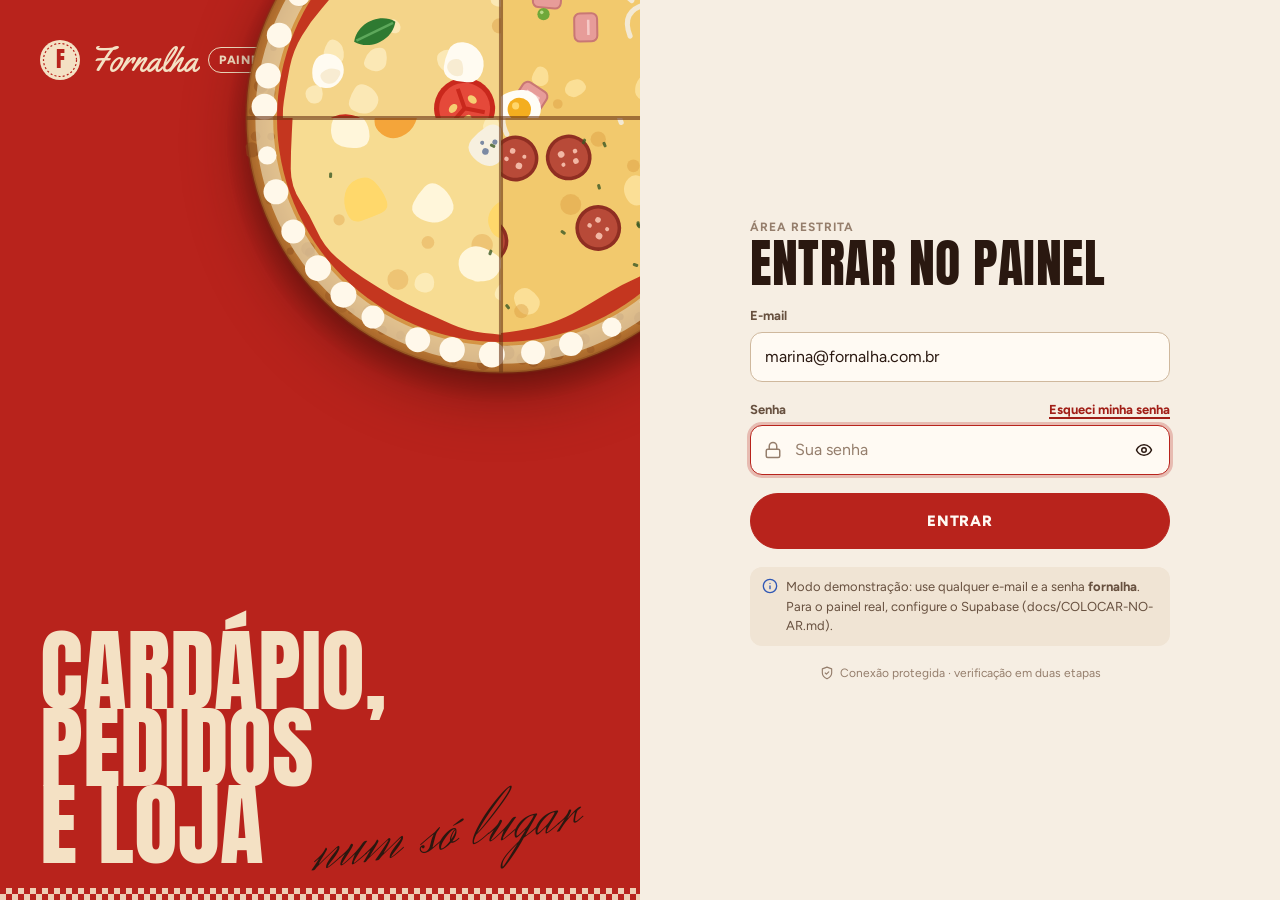
==== admin.html @ 72ba05f8 "Add files via upload" ====
<!doctype html>
<html lang="pt-BR">
<head>
  <meta charset="utf-8">
  <meta name="viewport" content="width=device-width, initial-scale=1, viewport-fit=cover">
  <title>Fornalha Painel</title>
  <meta name="robots" content="noindex, nofollow">
  <meta name="theme-color" content="#1E1613">
  <link rel="preconnect" href="https://fonts.googleapis.com">
  <link rel="preconnect" href="https://fonts.gstatic.com" crossorigin>
  <link rel="stylesheet" href="https://fonts.googleapis.com/css2?family=Anton&family=Yellowtail&family=Herr+Von+Muellerhoff&family=Figtree:wght@400..800&display=swap">
  <link rel="stylesheet" href="assets/css/tokens.css">
  <link rel="stylesheet" href="assets/css/base.css">
  <link rel="stylesheet" href="assets/css/admin.css">
</head>
<body class="admin">
  <div id="root"></div>

  <!-- Drawer genérico (detalhe do pedido, formulários) -->
  <div class="overlay" id="panel" hidden aria-hidden="true">
    <div class="backdrop" data-close></div>
    <section class="drawer panel-drawer" role="dialog" aria-modal="true" aria-labelledby="panelTitle"></section>
  </div>

  <!-- Sessão expirada -->
  <div class="overlay overlay-center" id="expired" hidden aria-hidden="true">
    <div class="backdrop"></div>
    <div class="dialog" role="alertdialog" aria-modal="true" aria-labelledby="expTitle" aria-describedby="expBody">
      <div class="dialog-ico"><svg class="ico" width="22" height="22" viewBox="0 0 24 24" fill="none" stroke="currentColor" stroke-width="2" stroke-linecap="round" stroke-linejoin="round" aria-hidden="true"><path d="M12 22a10 10 0 1 0 0-20 10 10 0 0 0 0 20ZM12 6v6l4 2"/></svg></div>
      <h2 class="dialog-title" id="expTitle">Sua sessão expirou</h2>
      <p class="dialog-body" id="expBody">Por segurança, encerramos o acesso após 30 minutos sem atividade. Entre de novo para continuar. Tudo o que foi salvo continua lá.</p>
      <div class="dialog-actions"><button type="button" class="btn btn-primary" data-act="relogin">Entrar novamente</button></div>
    </div>
  </div>

  <div class="toasts" id="toasts" role="status" aria-live="polite"></div>

  <script src="assets/js/data.js"></script>
  <script src="assets/js/pizza.js"></script>
  <script src="assets/js/utils.js"></script>
  <script src="assets/js/config.js"></script>
  <script src="assets/vendor/supabase.js"></script>
  <script src="assets/js/backend.js"></script>
  <script src="assets/js/admin.js"></script>
</body>
</html>
---- assets/css/tokens.css ----
/* ==========================================================================
   Fornalha — Design tokens
   Direção visual: creme + vermelho tomate + laranja retrô, tipografia condensada
   (Anton), script retrô na marca (Yellowtail) e assinatura fina (Herr Von Muellerhoff).
   Contornos finos no lugar de sombras.
   Tema claro em :root; escuro via prefers-color-scheme (sem data-theme) ou data-theme="dark".
   ========================================================================== */
:root {
  color-scheme: light;

  /* Tipografia */
  --font-display: "Anton", "Oswald", "Impact", "Arial Narrow", sans-serif;
  --font-script: "Yellowtail", "Brush Script MT", cursive;
  --font-sign: "Herr Von Muellerhoff", "Yellowtail", cursive;
  --font-body: "Figtree", system-ui, -apple-system, "Segoe UI", Roboto, sans-serif;
  --display-stretch: normal;
  --display-weight: 400;
  --fs-xs: 0.75rem;   /* 12 */
  --fs-sm: 0.8125rem; /* 13 */
  --fs-md: 0.9375rem; /* 15 */
  --fs-lg: 1.0625rem; /* 17 */
  --fs-xl: 1.25rem;   /* 20 */
  --fs-2xl: 1.625rem; /* 26 */
  --fs-3xl: 2.25rem;  /* 36 */
  --fs-4xl: 3.25rem;  /* 52 */

  /* Superfícies e tinta */
  --bg: #F6EEE3;
  --surface: #FFFAF3;
  --surface-2: #FBF4EA;
  --surface-3: #F0E4D4;
  --line: #E6D6C2;
  --line-strong: #CFB89D;
  --ink: #2A1810;
  --ink-2: #67503F;
  --ink-3: #957E6C;
  --ink-inverse: #FFFAF3;
  --cream: #F4E1C4;

  /* Marca: vermelho tomate + laranja retrô */
  --brand: #B8231C;
  --brand-hover: #A01D17;
  --brand-press: #861711;
  --brand-soft: #F7DED5;
  --brand-ink: #A11E17;
  --amber: #FF6B12;
  --amber-soft: #FFE7D4;
  --amber-ink: #B54700;

  /* Semânticas (não usar como acento) */
  --ok: #1F7A45;
  --ok-soft: #E1F0E4;
  --warn: #9A5A00;
  --warn-soft: #FCEBCB;
  --danger: #B8231C;
  --danger-soft: #F9E0DA;
  --info: #2F57B5;
  --info-soft: #E3EAF8;
  --wa: #128C4A;
  --wa-hover: #0E7A40;

  /* Fundo das fotos */
  --board: #EADAC5;
  --board-2: #F8EFE3;
  --board-ink: #F4E1C4;

  /* Traço, elevação, raio, movimento */
  --stroke: 1.5px;
  --shadow-1: 0 1px 2px rgb(42 24 16 / .05);
  --shadow-2: 0 10px 28px rgb(42 24 16 / .10);
  --shadow-3: 0 24px 64px rgb(42 24 16 / .22);
  --ring: 0 0 0 3px rgb(184 35 28 / .25);
  --r-xs: 8px;
  --r-sm: 12px;
  --r-md: 16px;
  --r-lg: 20px;
  --r-xl: 28px;
  --r-pill: 999px;
  --ease: cubic-bezier(.2, .8, .2, 1);
  --ease-spring: cubic-bezier(.34, 1.56, .64, 1);
  --t-fast: 120ms;
  --t-base: 200ms;
  --t-slow: 320ms;

  /* Layout */
  --gutter: 16px;
  --header-h: 64px;
  --cats-h: 58px;
  --container: 1280px;
}

@media (min-width: 768px) {
  :root { --gutter: 24px; --header-h: 72px; }
}
@media (min-width: 1200px) {
  :root { --gutter: 32px; }
}

@media (prefers-color-scheme: dark) {
  :root:not([data-theme="light"]) {
    color-scheme: dark;
    --bg: #17100C;
    --surface: #211710;
    --surface-2: #281C14;
    --surface-3: #33251B;
    --line: #3B2B20;
    --line-strong: #56432F;
    --ink: #F6EEE3;
    --ink-2: #D3C3B2;
    --ink-3: #A48F7C;
    --ink-inverse: #17100C;
    --brand: #D1362C;
    --brand-hover: #E04A3F;
    --brand-press: #B32B22;
    --brand-soft: #3A1611;
    --brand-ink: #FF9384;
    --amber: #FF7A2A;
    --amber-soft: #3A2010;
    --amber-ink: #FFB07A;
    --ok: #4CC482;
    --ok-soft: #14301F;
    --warn: #F0AE4A;
    --warn-soft: #33240D;
    --danger: #FF7B6E;
    --danger-soft: #3A1512;
    --info: #8CAEFF;
    --info-soft: #17223B;
    --wa: #1B9C55;
    --wa-hover: #22B062;
    --board: #2B1D15;
    --board-2: #3C2A1F;
    --shadow-1: 0 1px 2px rgb(0 0 0 / .4);
    --shadow-2: 0 10px 30px rgb(0 0 0 / .45);
    --shadow-3: 0 24px 64px rgb(0 0 0 / .6);
    --ring: 0 0 0 3px rgb(255 120 100 / .35);
  }
}
:root[data-theme="dark"] {
  color-scheme: dark;
  --bg: #17100C;
  --surface: #211710;
  --surface-2: #281C14;
  --surface-3: #33251B;
  --line: #3B2B20;
  --line-strong: #56432F;
  --ink: #F6EEE3;
  --ink-2: #D3C3B2;
  --ink-3: #A48F7C;
  --ink-inverse: #17100C;
  --brand: #D1362C;
  --brand-hover: #E04A3F;
  --brand-press: #B32B22;
  --brand-soft: #3A1611;
  --brand-ink: #FF9384;
  --amber: #FF7A2A;
  --amber-soft: #3A2010;
  --amber-ink: #FFB07A;
  --ok: #4CC482;
  --ok-soft: #14301F;
  --warn: #F0AE4A;
  --warn-soft: #33240D;
  --danger: #FF7B6E;
  --danger-soft: #3A1512;
  --info: #8CAEFF;
  --info-soft: #17223B;
  --wa: #1B9C55;
  --wa-hover: #22B062;
  --board: #2B1D15;
  --board-2: #3C2A1F;
  --shadow-1: 0 1px 2px rgb(0 0 0 / .4);
  --shadow-2: 0 10px 30px rgb(0 0 0 / .45);
  --shadow-3: 0 24px 64px rgb(0 0 0 / .6);
  --ring: 0 0 0 3px rgb(255 120 100 / .35);
}
---- assets/css/base.css ----
/* ==========================================================================
   Fornalha — base e componentes compartilhados
   ========================================================================== */
*, *::before, *::after { box-sizing: border-box; }
html { -webkit-text-size-adjust: 100%; text-size-adjust: 100%; scroll-behavior: smooth; }
html.is-locked, html.is-locked body { overflow: hidden; }
body {
  margin: 0;
  background: var(--bg);
  color: var(--ink);
  font-family: var(--font-body);
  font-size: var(--fs-md);
  line-height: 1.5;
  -webkit-font-smoothing: antialiased;
  -webkit-tap-highlight-color: transparent;
}
[hidden] { display: none !important; }
img, svg { max-width: 100%; }
button, input, select, textarea { font: inherit; color: inherit; }
button { cursor: pointer; }
a { color: var(--brand-ink); }
h1, h2, h3, h4 { margin: 0; line-height: 1.15; text-wrap: balance; }
p { margin: 0; }
ul, ol { margin: 0; padding: 0; }
.tabular { font-variant-numeric: tabular-nums; }
.display { font-family: var(--font-display); font-weight: var(--display-weight); letter-spacing: .01em; text-transform: uppercase; line-height: 1.02; }
.script { font-family: var(--font-script); font-weight: 400; text-transform: none; letter-spacing: 0; }
.sign { font-family: var(--font-sign); font-weight: 400; text-transform: none; letter-spacing: 0; }
/* faixa quadriculada (referência: emblema retrô) */
.checker { display: block; height: 12px; background: repeating-conic-gradient(var(--checker-a, var(--brand)) 0 25%, var(--checker-b, transparent) 0 50%) 0 0 / 12px 12px; }
.checker-sm { height: 8px; background-size: 8px 8px; }
.eyebrow { font-size: var(--fs-xs); font-weight: 700; letter-spacing: .08em; text-transform: uppercase; color: var(--ink-3); }
.muted { color: var(--ink-3); }
.sr-only { position: absolute !important; width: 1px; height: 1px; padding: 0; margin: -1px; overflow: hidden; clip: rect(0 0 0 0); white-space: nowrap; border: 0; }
.ico { flex: none; display: block; }
:focus-visible { outline: none; box-shadow: var(--ring); }

/* ---------- Botões ---------- */
.btn {
  --btn-bg: var(--surface-3); --btn-ink: var(--ink); --btn-bd: transparent;
  display: inline-flex; align-items: center; justify-content: center; gap: 8px;
  min-height: 44px; padding: 0 18px;
  border-radius: var(--r-pill); border: var(--stroke) solid var(--btn-bd);
  background: var(--btn-bg); color: var(--btn-ink);
  font-weight: 800; font-size: .875rem; line-height: 1; letter-spacing: .06em; text-transform: uppercase; text-decoration: none; white-space: nowrap;
  transition: background var(--t-fast) var(--ease), transform var(--t-fast) var(--ease), box-shadow var(--t-base) var(--ease), border-color var(--t-fast);
  user-select: none;
}
.btn:active:not(:disabled) { transform: scale(.97); }
.btn:disabled, .btn[aria-disabled="true"] { opacity: .45; cursor: not-allowed; }
.btn[aria-busy="true"] { opacity: 1; cursor: progress; }
.btn-primary { --btn-bg: var(--brand); --btn-ink: #FFFAF3; --btn-bd: var(--brand); }
.btn-primary:hover:not(:disabled) { --btn-bg: var(--brand-hover); --btn-bd: var(--brand-hover); }
.btn-primary:active:not(:disabled) { --btn-bg: var(--brand-press); }
.btn-primary:disabled { box-shadow: none; }
.btn-secondary { --btn-bg: transparent; --btn-bd: var(--ink); }
.btn-secondary:hover:not(:disabled) { --btn-bg: var(--ink); --btn-ink: var(--bg); }
.btn-cream { --btn-bg: var(--cream); --btn-ink: #2A1810; --btn-bd: var(--cream); }
.btn-cream:hover:not(:disabled) { --btn-bg: #FFF1DC; }
.btn-outline-cream { --btn-bg: transparent; --btn-ink: var(--cream); --btn-bd: var(--cream); }
.btn-outline-cream:hover:not(:disabled) { --btn-bg: var(--cream); --btn-ink: #2A1810; }
.btn-ghost { --btn-bg: transparent; }
.btn-ghost:hover:not(:disabled) { --btn-bg: var(--surface-3); }
.btn-dark { --btn-bg: var(--ink); --btn-ink: var(--bg); --btn-bd: var(--ink); }
.btn-danger { --btn-bg: var(--danger); --btn-ink: #FFFAF3; --btn-bd: var(--danger); }
.btn-danger:hover:not(:disabled) { filter: brightness(1.06); }
.btn-wa { --btn-bg: var(--wa); --btn-ink: #fff; --btn-bd: var(--wa); }
.btn-wa:hover:not(:disabled) { --btn-bg: var(--wa-hover); }
.btn-sm { min-height: 36px; padding: 0 14px; font-size: .75rem; }
.btn-lg { min-height: 56px; padding: 0 26px; font-size: .9375rem; }
.btn-block { display: flex; width: 100%; }
.btn .spinner { width: 18px; height: 18px; }
.icon-btn {
  display: inline-grid; place-items: center; width: 44px; height: 44px; flex: none;
  border-radius: var(--r-pill); border: 0; background: transparent; color: var(--ink);
  transition: background var(--t-fast), transform var(--t-fast);
}
.icon-btn:hover { background: var(--surface-3); }
.icon-btn:active { transform: scale(.94); }
.icon-btn.is-filled { background: var(--surface-3); }
.link-btn { border: 0; background: none; padding: 0; color: var(--brand-ink); font-weight: 700; font-size: inherit; text-decoration: underline; text-decoration-thickness: 1.5px; text-underline-offset: 3px; }

/* ---------- Badges e chips ---------- */
.badge {
  display: inline-flex; align-items: center; gap: 4px;
  height: 24px; padding: 0 9px; border-radius: var(--r-pill); border: var(--stroke) solid transparent;
  font-size: 11px; font-weight: 800; letter-spacing: .06em; text-transform: uppercase; white-space: nowrap;
  background: var(--surface-3); color: var(--ink-2);
}
.badge .ico { width: 13px; height: 13px; }
.badge-best { background: #FFFAF3; color: #B54700; border-color: #FF6B12; }
.badge-promo { background: var(--brand); color: #FFFAF3; }
.badge-new { background: var(--info-soft); color: var(--info); }
.badge-house { background: #2A1810; color: #F4E1C4; }
.badge-off { background: var(--surface-3); color: var(--ink-3); }
.badge-ok { background: var(--ok-soft); color: var(--ok); }
.badge-warn { background: var(--warn-soft); color: var(--warn); }
.badge-danger { background: var(--danger-soft); color: var(--danger); }
.badge-info { background: var(--info-soft); color: var(--info); }

.chip {
  display: inline-flex; align-items: center; gap: 6px; flex: none;
  min-height: 40px; padding: 0 14px; border-radius: var(--r-pill);
  border: var(--stroke) solid var(--line-strong); background: transparent; color: var(--ink-2);
  font-weight: 700; font-size: var(--fs-sm); white-space: nowrap;
  transition: background var(--t-fast), color var(--t-fast), border-color var(--t-fast), transform var(--t-fast);
}
.chip:hover { border-color: var(--ink-3); color: var(--ink); }
.chip:active { transform: scale(.96); }
.chip[aria-pressed="true"], .chip.is-active { background: var(--brand); border-color: var(--brand); color: #FFFAF3; }
.chip .chip-sub { font-weight: 600; opacity: .7; }

/* ---------- Stepper − 1 + ---------- */
.stepper {
  display: inline-flex; align-items: center; gap: 2px;
  border-radius: var(--r-pill); background: transparent; padding: 0; height: 40px; gap: 6px;
}
.stepper button {
  width: 34px; height: 34px; border-radius: var(--r-pill); border: 0; display: grid; place-items: center;
  background: var(--surface); color: var(--ink); border: var(--stroke) solid var(--line-strong);
  transition: transform var(--t-fast), background var(--t-fast), opacity var(--t-fast);
}
.stepper button:active:not(:disabled) { transform: scale(.88); }
.stepper button:disabled { opacity: .35; cursor: not-allowed; }
.stepper button.is-danger { color: var(--danger); }
.stepper output { min-width: 26px; text-align: center; font-weight: 800; font-variant-numeric: tabular-nums; }
.stepper output.is-bump { animation: numBump var(--t-slow) var(--ease-spring); }
.stepper-lg { height: 44px; }
.stepper-lg button { width: 40px; height: 40px; }
@keyframes numBump { 0% { transform: scale(1); } 40% { transform: scale(1.35); color: var(--brand); } 100% { transform: scale(1); } }

/* ---------- Formulários ---------- */
.field { display: grid; gap: 6px; min-width: 0; }
.field-label { font-size: var(--fs-sm); font-weight: 700; color: var(--ink-2); }
.field-label .opt { font-weight: 500; color: var(--ink-3); }
.input, .textarea, .select {
  width: 100%; min-height: 50px; padding: 12px 14px;
  border-radius: var(--r-sm); border: var(--stroke) solid var(--line-strong); background: var(--surface); color: var(--ink);
  font-size: 16px; /* evita zoom no iOS */
  transition: border-color var(--t-fast), box-shadow var(--t-fast), background var(--t-fast);
}
.input::placeholder, .textarea::placeholder { color: var(--ink-3); }
.input:hover, .textarea:hover, .select:hover { border-color: var(--ink-3); }
.input:focus, .textarea:focus, .select:focus { outline: none; border-color: var(--brand); box-shadow: var(--ring); }
.textarea { min-height: 96px; resize: vertical; line-height: 1.45; }
.select { appearance: none; background-image: linear-gradient(45deg, transparent 50%, var(--ink-3) 50%), linear-gradient(135deg, var(--ink-3) 50%, transparent 50%); background-position: calc(100% - 20px) 50%, calc(100% - 14px) 50%; background-size: 6px 6px; background-repeat: no-repeat; padding-right: 36px; }
.field.has-error .input, .field.has-error .textarea { border-color: var(--danger); background: var(--danger-soft); }
.field-error { display: none; align-items: center; gap: 6px; font-size: var(--fs-sm); font-weight: 600; color: var(--danger); }
.field.has-error .field-error { display: flex; }
.field-help { font-size: var(--fs-sm); color: var(--ink-3); }
.field-row { display: grid; gap: 12px; grid-template-columns: 1fr 1fr; }
.field-row-3 { display: grid; gap: 12px; grid-template-columns: 1.2fr .8fr; }
.input-wrap { position: relative; }
.input-wrap .input { padding-left: 44px; }
.input-wrap > .ico { position: absolute; left: 14px; top: 50%; transform: translateY(-50%); color: var(--ink-3); pointer-events: none; }
.input-wrap .input-action { position: absolute; right: 4px; top: 50%; transform: translateY(-50%); }
.counter { font-size: var(--fs-xs); font-weight: 600; color: var(--ink-3); font-variant-numeric: tabular-nums; text-align: right; }
.counter.is-near { color: var(--warn); }
.check { display: flex; gap: 10px; align-items: flex-start; font-size: var(--fs-sm); color: var(--ink-2); cursor: pointer; }
.check input { width: 20px; height: 20px; margin: 1px 0 0; accent-color: var(--brand); flex: none; }

/* Switch */
.switch { position: relative; display: inline-flex; align-items: center; gap: 10px; cursor: pointer; font-weight: 600; }
.switch input { position: absolute; opacity: 0; width: 1px; height: 1px; }
.switch-track { width: 46px; height: 28px; border-radius: var(--r-pill); background: var(--line-strong); position: relative; transition: background var(--t-base) var(--ease); flex: none; }
.switch-track::after { content: ""; position: absolute; top: 3px; left: 3px; width: 22px; height: 22px; border-radius: 50%; background: #fff; box-shadow: 0 1px 3px rgb(0 0 0 / .25); transition: transform var(--t-base) var(--ease-spring); }
.switch input:checked + .switch-track { background: var(--ok); }
.switch input:checked + .switch-track::after { transform: translateX(18px); }
.switch input:focus-visible + .switch-track { box-shadow: var(--ring); }

/* Segmented */
.seg { display: inline-flex; padding: 3px; gap: 2px; border-radius: var(--r-pill); background: transparent; border: var(--stroke) solid var(--line-strong); }
.seg button { min-height: 38px; padding: 0 16px; border: 0; border-radius: var(--r-pill); background: transparent; color: var(--ink-2); font-weight: 700; font-size: var(--fs-sm); transition: background var(--t-fast), color var(--t-fast), box-shadow var(--t-fast); }
.seg button[aria-pressed="true"] { background: var(--ink); color: var(--bg); }

/* Opções em card (radio visual) */
.option {
  position: relative; display: flex; align-items: center; gap: 12px; width: 100%;
  padding: 14px 16px; border-radius: var(--r-md); border: var(--stroke) solid var(--line-strong); background: var(--surface);
  text-align: left; transition: border-color var(--t-fast), background var(--t-fast), box-shadow var(--t-fast), transform var(--t-fast);
}
.option:hover { border-color: var(--ink-3); }
.option:active { transform: scale(.99); }
.option[aria-checked="true"], .option[aria-pressed="true"] { border-color: var(--brand); background: var(--brand-soft); box-shadow: 0 0 0 1px var(--brand) inset; }
.option-ico { width: 44px; height: 44px; border-radius: var(--r-sm); display: grid; place-items: center; background: var(--surface-3); color: var(--ink); flex: none; }
.option[aria-checked="true"] .option-ico { background: var(--surface); color: var(--brand-ink); }
.option-text { display: grid; gap: 2px; flex: 1; min-width: 0; }
.option-title { font-weight: 800; }
.option-sub { font-size: var(--fs-sm); color: var(--ink-3); }
.option-radio { width: 22px; height: 22px; border-radius: 50%; border: 2px solid var(--line-strong); flex: none; display: grid; place-items: center; transition: border-color var(--t-fast); }
.option[aria-checked="true"] .option-radio { border-color: var(--brand); }
.option[aria-checked="true"] .option-radio::after { content: ""; width: 10px; height: 10px; border-radius: 50%; background: var(--brand); animation: pop var(--t-base) var(--ease-spring); }
@keyframes pop { from { transform: scale(0); } to { transform: scale(1); } }

/* ---------- Overlays: backdrop, sheet, drawer, dialog ---------- */
.overlay { position: fixed; inset: 0; z-index: 60; display: flex; }
.overlay-center { align-items: center; justify-content: center; padding: 16px; }
.backdrop { position: absolute; inset: 0; background: rgb(20 10 6 / .52); opacity: 0; transition: opacity var(--t-slow) var(--ease); }
.overlay.is-open .backdrop { opacity: 1; }
.sheet {
  position: absolute; left: 0; right: 0; bottom: 0; max-height: 92dvh;
  display: flex; flex-direction: column;
  background: var(--surface); border-radius: var(--r-xl) var(--r-xl) 0 0; box-shadow: var(--shadow-3);
  transform: translateY(100%); transition: transform var(--t-slow) var(--ease);
  padding-bottom: env(safe-area-inset-bottom, 0px);
}
.overlay.is-open .sheet { transform: none; }
.sheet-grip { width: 40px; height: 5px; border-radius: 3px; background: var(--line-strong); margin: 10px auto 2px; flex: none; }
.drawer {
  position: absolute; top: 0; right: 0; bottom: 0; width: min(440px, 100%);
  display: flex; flex-direction: column; background: var(--surface); box-shadow: var(--shadow-3);
  transform: translateX(100%); transition: transform var(--t-slow) var(--ease);
}
.overlay.is-open .drawer { transform: none; }
.dialog {
  position: relative; width: min(440px, 100%); padding: 24px; border-radius: var(--r-xl);
  background: var(--surface); box-shadow: var(--shadow-3); display: grid; gap: 12px;
  transform: translateY(12px) scale(.98); opacity: 0; transition: transform var(--t-slow) var(--ease), opacity var(--t-base);
}
.overlay.is-open .dialog { transform: none; opacity: 1; }
.dialog-ico { width: 48px; height: 48px; border-radius: 16px; display: grid; place-items: center; background: var(--info-soft); color: var(--info); }
.dialog-danger .dialog-ico { background: var(--danger-soft); color: var(--danger); }
.dialog-title { font-family: var(--font-display); font-weight: 400; text-transform: uppercase; letter-spacing: .01em; font-size: var(--fs-2xl); line-height: 1.05; }
.dialog-body { color: var(--ink-2); }
.dialog-actions { display: flex; gap: 10px; justify-content: flex-end; margin-top: 8px; flex-wrap: wrap; }
.dialog-actions .btn { flex: 1 1 140px; }

/* ---------- Toasts ---------- */
.toasts { position: fixed; z-index: 90; left: 50%; bottom: calc(16px + env(safe-area-inset-bottom, 0px)); transform: translateX(-50%); display: grid; gap: 8px; width: min(420px, calc(100% - 32px)); pointer-events: none; }
.toast {
  display: flex; align-items: center; gap: 10px; padding: 12px 14px; border-radius: var(--r-md);
  background: var(--ink); color: var(--bg); box-shadow: var(--shadow-3); font-weight: 600; font-size: var(--fs-sm);
  transform: translateY(16px); opacity: 0; transition: transform var(--t-slow) var(--ease-spring), opacity var(--t-base); pointer-events: auto;
}
.toast.is-in { transform: none; opacity: 1; }
.toast.is-out { transform: translateY(8px); opacity: 0; }
.toast-ico { width: 28px; height: 28px; border-radius: 50%; display: grid; place-items: center; background: var(--ok); color: #fff; flex: none; }
.toast-action { text-transform: uppercase; letter-spacing: .06em; font-size: 12px; }
.toast-error .toast-ico { background: var(--danger); }
.toast-info .toast-ico { background: var(--info); }
.toast-offline .toast-ico { background: var(--warn); }
.toast-msg { flex: 1; }
.toast-action { border: 0; background: none; color: #FF8A3D; font-weight: 800; padding: 6px; }

/* ---------- Estados ---------- */
.empty { display: grid; justify-items: center; text-align: center; gap: 10px; padding: 40px 20px; }
.empty-art { width: 112px; height: 112px; margin-bottom: 6px; }
.empty-title { font-family: var(--font-display); font-weight: 400; text-transform: uppercase; letter-spacing: .01em; font-size: var(--fs-2xl); line-height: 1.05; }
.empty-text { color: var(--ink-3); max-width: 34ch; }
.notice { display: flex; gap: 12px; align-items: flex-start; padding: 14px 16px; border-radius: var(--r-md); background: var(--info-soft); color: var(--ink); font-size: var(--fs-sm); }
.notice > .ico { color: var(--info); margin-top: 1px; }
.notice-warn { background: var(--warn-soft); } .notice-warn > .ico { color: var(--warn); }
.notice-danger { background: var(--danger-soft); } .notice-danger > .ico { color: var(--danger); }
.notice-ok { background: var(--ok-soft); } .notice-ok > .ico { color: var(--ok); }
.notice strong { display: block; font-size: var(--fs-md); }

.skeleton { position: relative; overflow: hidden; background: var(--surface-3); border-radius: var(--r-sm); }
.skeleton::after { content: ""; position: absolute; inset: 0; transform: translateX(-100%); background: linear-gradient(90deg, transparent, rgb(255 255 255 / .45), transparent); animation: shimmer 1.3s infinite; }
@media (prefers-color-scheme: dark) { :root:not([data-theme="light"]) .skeleton::after { background: linear-gradient(90deg, transparent, rgb(255 255 255 / .06), transparent); } }
:root[data-theme="dark"] .skeleton::after { background: linear-gradient(90deg, transparent, rgb(255 255 255 / .06), transparent); }
@keyframes shimmer { to { transform: translateX(100%); } }
.spinner { width: 24px; height: 24px; border-radius: 50%; border: 3px solid currentColor; border-right-color: transparent; animation: spin .7s linear infinite; opacity: .9; }
@keyframes spin { to { transform: rotate(360deg); } }

.is-bump { animation: bump 420ms var(--ease-spring); }
@keyframes bump { 0% { transform: scale(1); } 35% { transform: scale(1.22); } 100% { transform: scale(1); } }

.fly { position: fixed; z-index: 100; width: 56px; height: 56px; pointer-events: none; border-radius: 50%; filter: drop-shadow(0 8px 16px rgb(0 0 0 / .3)); }
.fly svg { width: 100%; height: 100%; }

/* Pizza SVG compartilhado */
.pizza-svg { display: block; width: 100%; height: auto; overflow: visible; }
.slice-cut { stroke: #6B3414; stroke-opacity: .6; stroke-width: 1.6; }
.pizza-mini .slice-cut { stroke-width: 3; }
.size-icon-crust { fill: #E3A95E; }
.size-icon-top { fill: #F2C96D; }
.size-icon-cuts line { stroke: #9C5A26; stroke-width: 1.4; }

@media (prefers-reduced-motion: reduce) {
  *, *::before, *::after { animation-duration: 1ms !important; animation-iteration-count: 1 !important; transition-duration: 1ms !important; scroll-behavior: auto !important; }
}
---- assets/css/admin.css ----
/* ==========================================================================
   Fornalha — painel administrativo
   Mobile: barra inferior + menu em gaveta · Tablet (≥768): barra lateral só com ícones
   · Desktop (≥1100): barra lateral completa
   ========================================================================== */
body.admin { background: var(--bg); }
.small { font-size: var(--fs-sm); }
.danger-text { color: var(--danger) !important; }
.pad { padding: 20px; }
.pad-x { padding: 18px 20px 6px; }

/* ---------- Autenticação ---------- */
.auth { min-height: 100dvh; display: grid; grid-template-columns: 1fr; }
.auth-brand { display: none; }
.auth-side { display: grid; place-items: center; padding: 32px var(--gutter); }
.auth-form { width: min(420px, 100%); display: grid; gap: 18px; }
.auth-title { font-size: var(--fs-4xl); line-height: .92; margin-top: 4px; }
.field-label-row { display: flex; justify-content: space-between; align-items: baseline; gap: 12px; }
.pass-wrap .input { padding-right: 52px; }
.auth-hint { display: flex; gap: 8px; align-items: flex-start; padding: 10px 12px; border-radius: var(--r-sm); background: var(--surface-3); font-size: var(--fs-sm); color: var(--ink-2); }
.auth-hint .ico { color: var(--info); margin-top: 1px; }
.auth-foot { display: flex; align-items: center; justify-content: center; gap: 6px; font-size: var(--fs-xs); color: var(--ink-3); }
.back-link { display: inline-flex; align-items: center; gap: 6px; text-decoration: none; justify-self: start; }
.otp { display: grid; grid-template-columns: repeat(6, minmax(0, 1fr)); gap: 8px; }
.otp-cell { text-align: center; font-size: var(--fs-2xl); font-weight: 800; padding: 0; min-height: 58px; }
.sent-ico { width: 64px; height: 64px; border-radius: 20px; display: grid; place-items: center; background: var(--ok-soft); color: var(--ok); }
.brand-mark { width: 40px; height: 40px; flex: none; display: block; }
.brand-mark svg { width: 100%; height: 100%; display: block; }

/* ---------- Shell ---------- */
.shell { min-height: 100dvh; display: grid; grid-template-columns: 1fr; }
.side {
  position: fixed; inset: 0 auto 0 0; z-index: 45; width: min(290px, 86vw);
  display: flex; flex-direction: column; background: var(--surface); border-right: 1px solid var(--line);
  padding: calc(14px + env(safe-area-inset-top, 0px)) 12px calc(14px + env(safe-area-inset-bottom, 0px));
  transform: translateX(-102%); transition: transform var(--t-slow) var(--ease);
}
.nav-open .side { transform: none; box-shadow: var(--shadow-3); }
.side-scrim { position: fixed; inset: 0; z-index: 44; background: rgb(20 10 6 / .5); opacity: 0; pointer-events: none; transition: opacity var(--t-slow); }
.nav-open .side-scrim { opacity: 1; pointer-events: auto; }
.side-brand { display: flex; align-items: center; gap: 10px; padding: 4px 8px 16px; }
.side-name { font-size: 1.9rem; line-height: .9; color: var(--brand); flex: 1; }
.side-nav { flex: 1; overflow-y: auto; display: grid; align-content: start; gap: 2px; }
.nav-group { padding: 14px 12px 6px; font-size: var(--fs-xs); font-weight: 800; letter-spacing: .08em; text-transform: uppercase; color: var(--ink-3); }
.nav-item { position: relative; display: flex; align-items: center; gap: 12px; min-height: 44px; padding: 0 12px; border-radius: var(--r-sm); color: var(--ink-2); font-weight: 700; text-decoration: none; transition: background var(--t-fast), color var(--t-fast); }
.nav-item:hover { background: var(--surface-3); color: var(--ink); }
.nav-item.is-active { background: var(--brand); color: #FFFAF3; }
.nav-item.is-active .nav-badge { background: #FFFAF3; color: var(--brand); }
.nav-item.is-locked { color: var(--ink-3); }
.nav-label { flex: 1; }
.nav-badge { min-width: 22px; height: 22px; padding: 0 6px; border-radius: var(--r-pill); display: grid; place-items: center; background: var(--brand); color: #fff; font-size: var(--fs-xs); font-weight: 800; }
.nav-lock { color: var(--ink-3); }
.side-user { display: flex; align-items: center; gap: 10px; padding: 12px 8px 0; margin-top: 8px; border-top: 1px solid var(--line); }
.avatar { width: 38px; height: 38px; border-radius: 50%; display: grid; place-items: center; background: var(--amber); color: #2A1810; font-weight: 800; font-size: var(--fs-sm); flex: none; }
.side-user-text { flex: 1; display: grid; line-height: 1.2; min-width: 0; }
.side-user-text span { font-size: var(--fs-xs); color: var(--ink-3); }

.main { min-width: 0; display: flex; flex-direction: column; }
.top {
  position: sticky; top: 0; z-index: 30; display: flex; align-items: center; gap: 10px;
  padding: calc(8px + env(safe-area-inset-top, 0px)) var(--gutter) 8px; min-height: 60px;
  background: color-mix(in srgb, var(--bg) 90%, transparent); backdrop-filter: blur(12px); -webkit-backdrop-filter: blur(12px); border-bottom: var(--stroke) solid var(--line);
}
.top-title { font-size: var(--fs-2xl); line-height: 1; flex: 1; min-width: 0; white-space: nowrap; overflow: hidden; text-overflow: ellipsis; }
.store-switch { font-size: var(--fs-sm); }
.store-switch-text { display: none; }
.top-link span { display: none; }
.menu-wrap { position: relative; }
.menu-pop { position: absolute; right: 0; top: calc(100% + 6px); z-index: 50; min-width: 250px; padding: 8px; border-radius: var(--r-md); background: var(--surface); border: 1px solid var(--line); box-shadow: var(--shadow-3); display: grid; gap: 2px; animation: menuIn var(--t-base) var(--ease); }
.menu-pop-sm { min-width: 180px; }
@keyframes menuIn { from { opacity: 0; transform: translateY(-4px); } }
.menu-pop hr { border: 0; border-top: 1px solid var(--line); margin: 6px 0; width: 100%; }
.menu-head { display: grid; padding: 6px 10px 10px; border-bottom: 1px solid var(--line); margin-bottom: 4px; }
.menu-head span { font-size: var(--fs-xs); color: var(--ink-3); }
.menu-label { padding: 6px 10px 2px; font-size: var(--fs-xs); font-weight: 800; letter-spacing: .06em; text-transform: uppercase; color: var(--ink-3); }
.menu-item { display: flex; align-items: center; gap: 10px; min-height: 40px; padding: 0 10px; border: 0; border-radius: var(--r-xs); background: transparent; text-align: left; font-weight: 600; width: 100%; }
.menu-item:hover, .menu-item:focus-visible { background: var(--surface-3); }
.menu-sp { width: 16px; }

.content { flex: 1; padding: 20px var(--gutter) calc(96px + env(safe-area-inset-bottom, 0px)); outline: none; max-width: 1440px; width: 100%; margin: 0 auto; }
.bottom-nav {
  position: fixed; left: 0; right: 0; bottom: 0; z-index: 35; display: grid; grid-template-columns: repeat(5, 1fr);
  padding: 6px 4px calc(6px + env(safe-area-inset-bottom, 0px)); background: var(--surface); border-top: 1px solid var(--line);
}
.bn-item { position: relative; display: grid; justify-items: center; gap: 2px; padding: 6px 0; border: 0; background: none; color: var(--ink-3); font-size: 11px; font-weight: 700; text-decoration: none; }
.bn-item.is-active { color: var(--brand-ink); }
.bn-item .nav-badge { position: absolute; top: 0; left: calc(50% + 6px); min-width: 18px; height: 18px; font-size: 10px; }
.save-bar {
  position: fixed; z-index: 36; left: 12px; right: 12px; bottom: calc(76px + env(safe-area-inset-bottom, 0px));
  display: flex; align-items: center; justify-content: space-between; gap: 12px; flex-wrap: wrap;
  padding: 10px 12px 10px 16px; border-radius: var(--r-md); background: var(--ink); color: var(--bg); box-shadow: var(--shadow-3); font-weight: 700; font-size: var(--fs-sm);
  animation: rise var(--t-slow) var(--ease);
}
.save-bar > span { display: inline-flex; align-items: center; gap: 8px; }
.save-bar .btn-ghost { --btn-ink: var(--bg); }
.save-bar .btn-ghost:hover { --btn-bg: color-mix(in srgb, var(--bg) 15%, transparent); }
.save-bar div { display: flex; gap: 6px; }
@keyframes rise { from { transform: translateY(20px); opacity: 0; } }
body:has(.save-bar:not([hidden])) .toasts { bottom: calc(150px + env(safe-area-inset-bottom, 0px)); }

/* ---------- Página ---------- */
.page-head { display: flex; align-items: flex-end; justify-content: space-between; gap: 12px 16px; flex-wrap: wrap; margin-bottom: 18px; }
.page-title { font-size: clamp(2.2rem, 8vw, 3rem); line-height: .95; }
.page-sub { color: var(--ink-3); font-size: var(--fs-sm); max-width: 62ch; margin-top: 4px; }
.page-actions { display: flex; gap: 8px; }
.card { background: var(--surface); border-radius: var(--r-lg); border: var(--stroke) solid var(--line); min-width: 0; }
.card-head { display: flex; justify-content: space-between; align-items: flex-start; gap: 12px; flex-wrap: wrap; margin-bottom: 12px; }
.card-title { font-family: var(--font-display); font-weight: 400; text-transform: uppercase; letter-spacing: .01em; font-size: var(--fs-xl); line-height: 1.05; }
.card-sub { font-size: var(--fs-sm); color: var(--ink-3); }
.toolbar { display: flex; gap: 10px; flex-wrap: wrap; align-items: center; margin-bottom: 14px; }
.toolbar-search { flex: 1 1 240px; }
.toolbar .seg { max-width: 100%; overflow-x: auto; scrollbar-width: none; }
.toolbar .seg button { flex: none; }
@media (max-width: 767px) { .admin .toasts { bottom: calc(84px + env(safe-area-inset-bottom, 0px)); } }
.toolbar-search .input { min-height: 44px; border-radius: var(--r-pill); }
.pill { display: inline-flex; align-items: center; gap: 4px; height: 24px; padding: 0 9px; border-radius: var(--r-pill); font-size: var(--fs-xs); font-weight: 800; white-space: nowrap; background: var(--surface-3); color: var(--ink-2); }
.pill-muted { background: var(--surface-3); color: var(--ink-2); }
.pill-ok { background: var(--ok-soft); color: var(--ok); }
.pill-warn { background: var(--warn-soft); color: var(--warn); }
.pill-brand { background: var(--brand-soft); color: var(--brand-ink); }
.pill-amber { background: var(--amber-soft); color: var(--amber-ink); }
.pill-info { background: var(--info-soft); color: var(--info); }
.tabs { display: flex; gap: 4px; overflow-x: auto; border-bottom: 1px solid var(--line); margin-bottom: 18px; scrollbar-width: none; }
.tabs::-webkit-scrollbar { display: none; }
.tabs button { display: inline-flex; align-items: center; gap: 8px; min-height: 44px; padding: 0 14px; border: 0; border-bottom: 3px solid transparent; background: none; color: var(--ink-3); font-weight: 700; white-space: nowrap; }
.tabs button[aria-selected="true"] { color: var(--brand-ink); border-bottom-color: var(--brand); }
.tab-count { min-width: 22px; height: 20px; padding: 0 6px; border-radius: var(--r-pill); background: var(--surface-3); font-size: var(--fs-xs); display: grid; place-items: center; }

/* ---------- Dashboard ---------- */
.kpis { display: grid; grid-template-columns: repeat(2, minmax(0, 1fr)); gap: 12px; margin-bottom: 16px; }
.kpi { position: relative; overflow: hidden; padding: 16px 16px 44px; border-radius: var(--r-lg); background: var(--surface); border: var(--stroke) solid var(--line); display: grid; gap: 4px; }
.kpi:first-child { background: var(--brand); border-color: var(--brand); color: var(--cream); --brand-line: var(--cream); }
.kpi:first-child .kpi-label, .kpi:first-child .kpi-cmp { color: rgb(244 225 196 / .85); }
.kpi:first-child .spark-line { stroke: var(--cream); }
.kpi:first-child .spark-area, .kpi:first-child .spark-dot { fill: var(--cream); }
.kpi-label { font-size: 11px; font-weight: 800; letter-spacing: .08em; text-transform: uppercase; color: var(--ink-2); }
.kpi-value { font-size: clamp(1.9rem, 6vw, 2.75rem); line-height: 1; }
.kpi-foot { display: flex; align-items: center; gap: 6px; flex-wrap: wrap; font-size: var(--fs-xs); }
.kpi-cmp { color: var(--ink-3); }
.delta { display: inline-flex; align-items: center; gap: 2px; padding: 2px 6px; border-radius: var(--r-pill); font-weight: 800; }
.delta.is-up { background: var(--ok-soft); color: var(--ok); }
.delta.is-down { background: var(--danger-soft); color: var(--danger); }
.spark { position: absolute; left: 0; right: 0; bottom: 0; width: 100%; height: 36px; }
.spark-line { fill: none; stroke: var(--brand); stroke-width: 2; vector-effect: non-scaling-stroke; }
.spark-area { fill: var(--brand); opacity: .08; }
.spark-dot { fill: var(--brand); }
.charts { display: grid; gap: 12px; grid-template-columns: minmax(0, 1fr); }
.chart-card { padding: 18px; }
.chart { position: relative; width: 100%; min-height: 220px; }
.chart svg { display: block; width: 100%; height: auto; overflow: visible; }
.chart .grid { stroke: var(--line); stroke-width: 1; }
.chart .axis { fill: var(--ink-3); font-size: 11px; font-family: var(--font-body); font-variant-numeric: tabular-nums; }
.chart .line { fill: none; stroke: var(--brand); stroke-width: 2.5; stroke-linejoin: round; stroke-linecap: round; }
.chart .end-dot { fill: var(--brand); stroke: var(--surface); stroke-width: 2.5; }
.chart .end-label { fill: var(--ink); font-size: 12px; font-weight: 800; font-family: var(--font-body); }
.chart .cross { stroke: var(--ink-3); stroke-width: 1; stroke-dasharray: 3 3; }
.chart .hover-dot { fill: var(--surface); stroke: var(--brand); stroke-width: 2.5; }
.chart .bar { fill: var(--brand); transition: opacity var(--t-fast); }
.chart .bar.is-peak { fill: var(--brand-press); }
.chart .bar.is-dim { opacity: .45; }
.chart .hit { cursor: crosshair; }
.tip { position: absolute; left: 0; top: 0; pointer-events: none; display: grid; padding: 8px 10px; border-radius: var(--r-sm); background: var(--ink); color: var(--bg); font-size: var(--fs-xs); box-shadow: var(--shadow-2); white-space: nowrap; transition: transform 60ms linear; }
.tip strong { font-size: var(--fs-md); }
.hbars { list-style: none; display: grid; gap: 10px; }
.hbar { display: grid; grid-template-columns: 28px minmax(110px, 1.4fr) minmax(60px, 1.6fr) auto; gap: 10px; align-items: center; font-size: var(--fs-sm); }
.hbar-rank { width: 24px; height: 24px; border-radius: 50%; display: grid; place-items: center; background: var(--surface-3); font-weight: 800; font-size: var(--fs-xs); color: var(--ink-2); }
.hbar-thumb { width: 28px; height: 28px; }
.hbar-label { font-weight: 700; white-space: nowrap; overflow: hidden; text-overflow: ellipsis; }
.hbar-track { height: 10px; border-radius: 0 5px 5px 0; background: var(--surface-3); overflow: hidden; }
.hbar-fill { display: block; height: 100%; border-radius: 0 5px 5px 0; background: var(--amber); }
.hbar-label { text-transform: none; }
.hbar:first-child .hbar-fill { background: var(--brand); }
.hbar-value { font-weight: 800; min-width: 3ch; text-align: right; }
.live-card { padding: 18px; }
.live-list { list-style: none; display: grid; }
.live-item { width: 100%; display: grid; grid-template-columns: auto 1fr auto; grid-template-areas: "num name total" "num st st"; gap: 2px 12px; align-items: center; padding: 10px 6px; border: 0; border-bottom: 1px solid var(--line); background: none; text-align: left; border-radius: var(--r-xs); }
.live-item:hover { background: var(--surface-2); }
.live-num { grid-area: num; font-weight: 800; }
.live-name { grid-area: name; font-weight: 600; white-space: nowrap; overflow: hidden; text-overflow: ellipsis; }
.live-item .pill { grid-area: st; justify-self: start; }
.live-total { grid-area: total; font-weight: 800; }

/* ---------- Kanban ---------- */
.kanban-tabs { display: grid; grid-template-columns: repeat(4, minmax(0, 1fr)); gap: 4px; padding: 4px; margin-bottom: 12px; border-radius: var(--r-md); border: var(--stroke) solid var(--line-strong); }
.kanban-tabs button { display: grid; justify-items: center; gap: 2px; padding: 8px 4px; border: 0; border-radius: var(--r-sm); background: none; font-size: 11.5px; font-weight: 700; color: var(--ink-2); line-height: 1.2; }
.kanban-tabs button[aria-selected="true"] { background: var(--ink); color: var(--bg); }
.kt-count { font-size: var(--fs-md); font-weight: 800; }
.kanban { display: grid; gap: 12px; }
.kcol { display: none; }
.kcol.is-tab { display: block; }
.kcol-head { display: none; align-items: center; gap: 8px; padding: 4px 4px 10px; }
.kcol-head h3 { font-family: var(--font-display); font-weight: 400; text-transform: uppercase; letter-spacing: .02em; font-size: var(--fs-xl); flex: 1; }
.kcol-dot { width: 10px; height: 10px; border-radius: 50%; background: var(--brand); }
.kcol-amber .kcol-dot { background: var(--amber); }
.kcol-info .kcol-dot { background: var(--info); }
.kcol-ok .kcol-dot { background: var(--ok); }
.kcol-count { min-width: 26px; height: 24px; padding: 0 8px; border-radius: var(--r-pill); background: var(--surface); display: grid; place-items: center; font-weight: 800; font-size: var(--fs-xs); }
.kcol-body { display: grid; gap: 10px; align-content: start; min-height: 120px; border-radius: var(--r-md); transition: background var(--t-fast), outline-color var(--t-fast); outline: 2px dashed transparent; outline-offset: 4px; }
.kcol.is-over .kcol-body { background: var(--surface-3); outline-color: var(--line-strong); }
.kcol-empty { padding: 20px 16px; border-radius: var(--r-md); border: 1.5px dashed var(--line-strong); color: var(--ink-3); font-size: var(--fs-sm); text-align: center; }
.ocard { position: relative; display: grid; gap: 6px; padding: 14px; border-radius: var(--r-md); background: var(--surface); border: var(--stroke) solid var(--line); border-left: 4px solid var(--line); cursor: grab; transition: transform var(--t-fast), box-shadow var(--t-base), opacity var(--t-fast); }
.ocard:hover { border-color: var(--ink); }
.ocard.is-dragging { opacity: .45; transform: rotate(-1.5deg); }
.ocard.is-late { border-left-color: var(--danger); }
.ocard.is-fresh { border-left-color: var(--ok); }
.ocard.is-landed { animation: landed 500ms var(--ease-spring); }
@keyframes landed { 0% { transform: scale(.94); } 60% { transform: scale(1.02); } 100% { transform: none; } }
.ocard-open { position: absolute; inset: 0; border: 0; background: transparent; border-radius: inherit; cursor: pointer; }
.ocard-top, .ocard-foot { display: flex; justify-content: space-between; align-items: center; gap: 8px; }
.ocard-num { font-size: var(--fs-2xl); line-height: 1; }
.ocard-time { display: inline-flex; align-items: center; gap: 4px; font-size: var(--fs-xs); font-weight: 700; color: var(--ink-3); }
.ocard-time.is-late { color: var(--danger); }
.ocard-name { font-weight: 800; }
.ocard-items { font-size: var(--fs-sm); color: var(--ink-2); display: -webkit-box; -webkit-line-clamp: 2; -webkit-box-orient: vertical; overflow: hidden; }
.ocard-tags { display: flex; gap: 6px; flex-wrap: wrap; }
.ocard-total { font-size: var(--fs-lg); white-space: nowrap; }
.ocard-foot { flex-wrap: wrap; }
.ocard-next { position: relative; z-index: 1; }

/* ---------- Drawer de detalhe/formulário ---------- */
.panel-drawer { width: min(480px, 100%); }
.panel-head { display: flex; justify-content: space-between; align-items: flex-start; gap: 12px; padding: calc(18px + env(safe-area-inset-top, 0px)) 20px 14px; border-bottom: 1px solid var(--line); }
.panel-title { font-size: var(--fs-2xl); }
.panel-body { flex: 1; overflow-y: auto; padding: 18px 20px; display: grid; gap: 16px; align-content: start; overscroll-behavior: contain; }
.panel-foot { padding: 12px 20px calc(14px + env(safe-area-inset-bottom, 0px)); border-top: 1px solid var(--line); display: grid; gap: 10px; }
.panel-foot-row { display: flex; gap: 8px; flex-wrap: wrap; }
.panel-foot-row .btn { flex: 1 1 auto; }
.status-track { display: grid; grid-template-columns: repeat(4, 1fr); gap: 6px; }
.st { display: grid; justify-items: center; gap: 6px; text-align: center; font-size: 11px; font-weight: 700; color: var(--ink-3); line-height: 1.2; }
.st-dot { width: 28px; height: 28px; border-radius: 50%; display: grid; place-items: center; background: var(--surface-3); font-size: var(--fs-xs); }
.st.is-done { color: var(--ok); } .st.is-done .st-dot { background: var(--ok); color: #fff; }
.st.is-current { color: var(--ink); } .st.is-current .st-dot { background: var(--ink); color: var(--bg); }
.pd-block { display: grid; gap: 4px; }
.pd-strong { font-weight: 800; font-size: var(--fs-lg); }
.pd-items { padding-left: 18px; display: grid; gap: 8px; font-weight: 600; }
.pd-flavors { padding-left: 18px; margin: 2px 0; font-weight: 500; }
.pd-meta { display: block; font-size: var(--fs-sm); font-weight: 500; color: var(--ink-2); }
.pd-note { display: flex; gap: 8px; align-items: flex-start; padding: 10px 12px; border-radius: var(--r-sm); background: var(--amber-soft); color: var(--ink); font-weight: 600; }
.pd-grid { display: grid; grid-template-columns: repeat(3, minmax(0, 1fr)); gap: 12px; padding: 14px; border-radius: var(--r-md); background: var(--surface-2); }
.pd-grid .pd-strong { font-size: var(--fs-md); }
.form-grid { gap: 16px; }
.fieldset { border: 0; padding: 0; margin: 0; display: grid; gap: 10px; }
.upload { display: flex; gap: 14px; align-items: center; padding: 12px; border-radius: var(--r-md); border: 1.5px dashed var(--line-strong); }
.upload-preview { width: 112px; aspect-ratio: 16 / 11; border-radius: var(--r-sm); overflow: hidden; background: var(--surface-3); display: grid; place-items: center; color: var(--ink-3); flex: none; }
.upload-preview img, .upload-preview svg { width: 100%; height: 100%; object-fit: cover; display: block; }
.logo-preview { width: 72px; aspect-ratio: 1; background: none; }
.upload-text { display: grid; gap: 4px; font-size: var(--fs-sm); color: var(--ink-3); }
.upload-text strong { color: var(--ink); font-size: var(--fs-md); }
.upload-text .btn { justify-self: start; margin-top: 4px; }
.flavor-preview { width: 150px; justify-self: center; }
.sur-grid { display: grid; grid-template-columns: repeat(4, minmax(0, 1fr)); gap: 8px; }
.sur-grid .input { padding: 10px; font-size: 15px; }
.input.sm, .select.sm { min-height: 40px; padding-top: 8px; padding-bottom: 8px; width: auto; font-size: var(--fs-sm); }
.input-suffix { position: relative; }
.input-suffix span { position: absolute; right: 14px; top: 50%; transform: translateY(-50%); color: var(--ink-3); font-weight: 600; }

/* ---------- Produtos ---------- */
.pgrid-admin { display: grid; grid-template-columns: repeat(auto-fill, minmax(min(100%, 250px), 1fr)); gap: 14px; }
.acard { display: flex; flex-direction: column; border-radius: var(--r-lg); background: var(--surface); border: var(--stroke) solid var(--line); overflow: visible; }
.acard-photo { position: relative; aspect-ratio: 16 / 10; max-width: 100%; border-radius: var(--r-lg) var(--r-lg) 0 0; overflow: hidden; background: var(--board); }
.acard-photo .card-art { width: 100%; height: 100%; display: block; }
.acard-photo .badge { position: absolute; left: 10px; top: 10px; }
.acard-photo .badge + .badge { top: 40px; }
.acard-body { padding: 12px 14px 14px; display: grid; gap: 6px; flex: 1; }
.acard-row { display: flex; justify-content: space-between; align-items: flex-start; gap: 6px; }
.acard-row .icon-btn { width: 36px; height: 36px; margin: -4px -6px 0 0; }
.acard-title { font-family: var(--font-display); font-weight: 400; text-transform: uppercase; letter-spacing: .01em; font-size: var(--fs-xl); line-height: 1.05; padding-top: 4px; }
.acard-desc { font-size: var(--fs-sm); color: var(--ink-3); display: -webkit-box; -webkit-line-clamp: 2; -webkit-box-orient: vertical; overflow: hidden; }
.acard-foot { display: flex; justify-content: space-between; align-items: center; gap: 8px; margin-top: auto; padding-top: 6px; flex-wrap: wrap; }
.acard-price { font-weight: 800; display: grid; line-height: 1.2; }
.acard-price small { font-size: var(--fs-xs); color: var(--ink-3); font-weight: 600; }
.acard-price s { font-size: var(--fs-xs); color: var(--ink-3); font-weight: 600; }
.switch-text { font-size: var(--fs-sm); color: var(--ink-2); }
.acard.is-off .acard-photo .card-art { filter: grayscale(1); opacity: .6; }
.acard-new { display: grid; place-items: center; align-content: center; gap: 8px; min-height: 240px; border: 2px dashed var(--line-strong); background: transparent; box-shadow: none; color: var(--ink-3); font-weight: 800; transition: border-color var(--t-fast), color var(--t-fast); }
.acard-new:hover { border-color: var(--brand); color: var(--brand-ink); }

/* ---------- Tabelas (viram cards no celular) ---------- */
.table-card { overflow-x: auto; }
@media (min-width: 760px) and (max-width: 1239px) { .table .col-ing { display: none; } }
.table-wrap { overflow-x: auto; }
.table { width: 100%; border-collapse: collapse; font-size: var(--fs-sm); }
.table th { text-align: left; font-size: var(--fs-xs); font-weight: 800; letter-spacing: .06em; text-transform: uppercase; color: var(--ink-3); padding: 12px 14px; border-bottom: 1px solid var(--line); white-space: nowrap; }
.table td { padding: 12px 14px; border-bottom: 1px solid var(--line); vertical-align: middle; }
.table tbody tr:last-child td { border-bottom: 0; }
.table tbody tr:hover { background: var(--surface-2); }
.table tr.is-off td:not(:nth-last-child(-n+2)) { opacity: .5; }
.t-thumb { display: block; width: 48px; height: 48px; }
.t-sub { display: block; font-size: var(--fs-xs); color: var(--ink-3); }
.t-actions { white-space: nowrap; text-align: right; }
.t-actions .icon-btn { width: 38px; height: 38px; }
.c { text-align: center !important; }
.perm-table th[scope="row"] { text-transform: none; letter-spacing: 0; font-size: var(--fs-sm); color: var(--ink); font-weight: 600; white-space: normal; }
.perm-yes { display: inline-grid; place-items: center; width: 26px; height: 26px; border-radius: 50%; background: var(--ok-soft); color: var(--ok); }
.perm-no { color: var(--ink-3); }
@media (max-width: 759px) {
  .table:not(.perm-table) thead { display: none; }
  .table:not(.perm-table), .table:not(.perm-table) tbody, .table:not(.perm-table) tr, .table:not(.perm-table) td { display: block; }
  .table:not(.perm-table) tr { display: grid; grid-template-columns: 56px 1fr auto; gap: 4px 12px; padding: 14px; border-bottom: 1px solid var(--line); }
  .table:not(.perm-table) td { padding: 0; border: 0; }
  .table:not(.perm-table) td[data-label="Foto"] { grid-row: span 3; }
  .table:not(.perm-table) .col-ing { grid-column: 2 / -1; color: var(--ink-3); }
  .table:not(.perm-table) td[data-label="Ações"] { grid-column: 3; grid-row: 1; }
  .table:not(.perm-table) td[data-label="Adicional"]::before { content: "Adicional: "; color: var(--ink-3); }
  .sec-users .table tr, .settings-body .table tr { grid-template-columns: 1fr auto; }
  .sec-users .table td[data-label="Pessoa"] { grid-column: 1 / -1; }
  .settings-body .table td[data-label="Promoção"] { grid-column: 1 / -1; }
}

/* ---------- Tamanhos ---------- */
.sizes-admin { display: grid; grid-template-columns: repeat(auto-fill, minmax(min(100%, 250px), 1fr)); gap: 14px; margin-bottom: 16px; }
.size-admin { padding: 16px; display: grid; gap: 14px; align-content: start; }
.size-admin-vis { position: relative; width: 150px; justify-self: center; }
.size-admin-letter { position: absolute; right: -14px; top: -6px; width: 48px; height: 48px; border-radius: 50%; display: grid; place-items: center; background: var(--brand); color: #FFFAF3; font-size: var(--fs-xl); }
.size-admin-body { display: grid; gap: 12px; }
.rule-grid { display: grid; gap: 10px; margin-top: 14px; }

/* ---------- Adicionais ---------- */
.extras-admin { display: grid; grid-template-columns: repeat(auto-fill, minmax(min(100%, 340px), 1fr)); gap: 12px; margin-bottom: 16px; }
.extra-admin { padding: 14px; display: grid; grid-template-columns: 56px 1fr; gap: 12px 14px; align-items: start; }
.extra-admin.is-off .extra-admin-art { filter: grayscale(1); opacity: .6; }
.extra-admin-art { width: 56px; height: 56px; }
.extra-admin-art svg { width: 100%; height: 100%; }
.extra-admin-main { display: grid; gap: 10px; }
.extra-admin-side { grid-column: 1 / -1; display: flex; justify-content: space-between; align-items: center; padding-top: 10px; border-top: 1px solid var(--line); }
.border-admin { display: grid; gap: 4px; margin-top: 12px; }
.border-admin-row { display: grid; grid-template-columns: 24px 1fr auto auto; gap: 12px; align-items: center; padding: 10px 0; border-bottom: 1px solid var(--line); }
.border-admin-row:last-child { border-bottom: 0; }
.border-swatch { width: 22px; height: 22px; border-radius: 50%; border: 5px solid #D2913F; flex: none; }
.sw-catupiry { border-color: #F3E6CC; box-shadow: inset 0 0 0 2px #D2913F; }
.sw-cheddar { border-color: #F5A33A; box-shadow: inset 0 0 0 2px #D2913F; }
.sw-chocolate { border-color: #4B2415; box-shadow: inset 0 0 0 2px #D2913F; }

/* ---------- Configurações ---------- */
.settings { display: grid; gap: 14px; }
.settings-nav { display: flex; gap: 6px; overflow-x: auto; scrollbar-width: none; margin: 0 calc(var(--gutter) * -1); padding: 0 var(--gutter); }
.settings-nav::-webkit-scrollbar { display: none; }
.settings-link { display: inline-flex; align-items: center; gap: 8px; min-height: 40px; padding: 0 14px; border-radius: var(--r-pill); border: 1.5px solid var(--line-strong); background: var(--surface); color: var(--ink-2); font-weight: 700; white-space: nowrap; }
.settings-link.is-active { background: var(--brand); border-color: var(--brand); color: #FFFAF3; }
.settings-body { display: grid; gap: 16px; align-content: start; }
.set-grid { display: grid; gap: 16px; max-width: 640px; }
.colors { display: flex; gap: 12px; flex-wrap: wrap; }
.color { display: flex; align-items: center; gap: 10px; padding: 8px 14px 8px 8px; border-radius: var(--r-md); border: 1.5px solid var(--line-strong); cursor: pointer; }
.color input { width: 40px; height: 40px; border: 0; padding: 0; background: none; border-radius: 10px; cursor: pointer; }
.color span { display: grid; font-size: var(--fs-sm); line-height: 1.2; }
.color span span { color: var(--ink-3); }
.color-preview { display: flex; gap: 10px; align-items: center; padding: 14px; border-radius: var(--r-md); background: var(--surface-2); }
.hours-admin { display: grid; }
.hours-row { display: flex; align-items: center; justify-content: space-between; gap: 12px; flex-wrap: wrap; padding: 12px 0; border-bottom: 1px solid var(--line); }
.hours-row .switch strong { min-width: 80px; }
.hours-times { display: flex; align-items: center; gap: 8px; }
.hours-times .input { width: 120px; min-height: 44px; padding: 8px 10px; }
.pay-admin, .sec-rows { display: grid; gap: 4px; }
.pay-row, .sec-row { display: flex; align-items: center; gap: 12px; padding: 12px 0; border-bottom: 1px solid var(--line); }
.pay-row:last-of-type, .sec-row:last-child { border-bottom: 0; }
.pay-admin .field { margin-top: 12px; max-width: 420px; }
.cat-admin { list-style: none; display: grid; gap: 8px; }
.cat-row { display: grid; grid-template-columns: auto 1fr auto auto; gap: 10px; align-items: center; padding: 8px 10px; border-radius: var(--r-md); border: 1px solid var(--line); background: var(--surface-2); }
.cat-grip { color: var(--ink-3); }
.cat-row .input { min-height: 42px; padding: 8px 12px; }
.cat-order { display: flex; }
.cat-order .icon-btn { width: 36px; height: 36px; }
.banner-admin { display: grid; gap: 12px; }
.banner-row { display: grid; gap: 10px; padding: 12px; border-radius: var(--r-md); border: 1px solid var(--line); }
.banner-thumb { display: grid; gap: 2px; padding: 16px; border-radius: var(--r-sm); background: var(--amber-soft); }
.banner-2 { background: var(--brand-soft); }
.banner-thumb span { font-size: var(--fs-sm); color: var(--ink-2); }
.banner-meta { display: flex; justify-content: space-between; align-items: center; gap: 12px; flex-wrap: wrap; font-size: var(--fs-sm); }

/* ---------- Segurança ---------- */
.sec-grid { display: grid; gap: 14px; }
.sub-h { font-size: var(--fs-sm); font-weight: 800; margin: 18px 0 8px; }
.sessions { list-style: none; display: grid; gap: 8px; }
.sessions li { display: grid; grid-template-columns: 36px 1fr auto; gap: 12px; align-items: center; padding: 10px 12px; border-radius: var(--r-md); background: var(--surface-2); }
.sessions li > span:first-child { width: 36px; height: 36px; border-radius: 10px; display: grid; place-items: center; background: var(--surface-3); }
.sessions li div { display: grid; font-size: var(--fs-sm); line-height: 1.3; }
.doc-links { display: grid; gap: 8px; }
.doc-link { display: flex; align-items: center; gap: 12px; padding: 12px; border-radius: var(--r-md); border: 1px solid var(--line); color: var(--ink); text-decoration: none; }
.doc-link:hover { border-color: var(--line-strong); }
.doc-link > span { flex: 1; display: grid; font-size: var(--fs-sm); }
.log { list-style: none; display: grid; padding: 0 20px 14px; }
.log li { display: grid; grid-template-columns: 48px 1fr; gap: 2px 12px; padding: 10px 0; border-bottom: 1px solid var(--line); font-size: var(--fs-sm); }
.log li:last-child { border-bottom: 0; }
.log-time { color: var(--ink-3); font-weight: 700; grid-row: span 2; }
.log-who { font-weight: 800; }
.log-what { color: var(--ink-2); }
.denied { min-height: 60vh; align-content: center; }
.denied-ico { width: 72px; height: 72px; border-radius: 24px; display: grid; place-items: center; background: var(--surface-3); color: var(--ink-2); }

/* ==========================================================================
   Tablet ≥ 768
   ========================================================================== */
@media (min-width: 768px) {
  .shell { grid-template-columns: 84px minmax(0, 1fr); }
  .side { position: sticky; top: 0; height: 100dvh; width: auto; transform: none; padding: 14px 10px; }
  .side-brand { justify-content: center; padding: 4px 0 12px; }
  .side-name, .side-close, .nav-label, .nav-group, .side-user-text, .nav-lock { display: none; }
  .nav-item { justify-content: center; padding: 0; height: 48px; }
  .nav-item .nav-badge { position: absolute; top: 2px; right: 8px; min-width: 18px; height: 18px; font-size: 10px; }
  .side-nav { gap: 6px; padding-top: 10px; }
  .side-user { flex-direction: column; padding-top: 12px; }
  .nav-open .side { box-shadow: none; }
  .side-scrim, .bottom-nav, .top-menu { display: none; }
  .content { padding: 24px var(--gutter) 48px; }
  .save-bar { left: auto; right: 24px; bottom: 24px; max-width: 520px; }
  body:has(.save-bar:not([hidden])) .toasts { bottom: 96px; }
  .store-switch-text { display: inline; }
  .top-link span { display: inline; }
  .kpis { grid-template-columns: repeat(4, minmax(0, 1fr)); }
  .charts { grid-template-columns: repeat(2, minmax(0, 1fr)); }
  .chart-wide { grid-column: 1 / -1; }
  .live-card { grid-column: 1 / -1; }
  .kanban-tabs { display: none; }
  .kanban { grid-template-columns: repeat(4, minmax(240px, 1fr)); overflow-x: auto; padding-bottom: 8px; align-items: start; }
  .kcol { display: block; padding: 12px; border-radius: var(--r-lg); background: color-mix(in srgb, var(--surface-3) 60%, transparent); }
  .kcol-head { display: flex; }
  .kcol-body { min-height: 60vh; }
  .settings { grid-template-columns: 220px minmax(0, 1fr); align-items: start; }
  .settings-nav { flex-direction: column; margin: 0; padding: 0; position: sticky; top: 84px; }
  .settings-link { border: 0; background: none; border-radius: var(--r-sm); }
  .settings-link:hover { background: var(--surface-3); }
  .settings-link.is-active { background: var(--brand); color: #FFFAF3; }
  .rule-grid { grid-template-columns: 1fr 1fr; }
  .sec-grid { grid-template-columns: repeat(2, minmax(0, 1fr)); }
  .sec-users, .sec-log { grid-column: 1 / -1; }
  .banner-row { grid-template-columns: 280px 1fr; align-items: center; }
  .auth { grid-template-columns: minmax(0, 1fr) minmax(420px, 1fr); }
  .auth-brand {
    display: flex; flex-direction: column; justify-content: space-between; gap: 24px; padding: 40px; overflow: hidden;
    position: relative; background: var(--brand); color: var(--cream); padding-bottom: 0;
  }
  .auth-brand .brand-mark svg circle:first-child { fill: var(--cream); }
  .auth-brand .brand-mark svg circle + circle { stroke: #B8231C; }
  .auth-brand .brand-mark svg text { fill: #B8231C; }
  .auth-checker { --checker-a: rgb(244 225 196 / .9); margin: 0 -40px; }
  .auth-brand-top { display: flex; align-items: center; gap: 10px; }
  .auth-brand-name { font-size: 2.1rem; line-height: .9; }
  .auth-tag { padding: 3px 10px; border-radius: var(--r-pill); border: var(--stroke) solid var(--cream); font-size: var(--fs-xs); font-weight: 800; letter-spacing: .06em; text-transform: uppercase; }
  .auth-pizza { position: absolute; top: -18%; right: -22%; width: min(560px, 90%); z-index: 0; }
  .auth-brand > * { position: relative; z-index: 1; }
  .auth-brand > .auth-pizza { position: absolute; }
  .auth-pizza .pizza-svg { filter: drop-shadow(0 18px 30px rgb(60 8 4 / .45)); animation: spinSlow 120s linear infinite; }
  @keyframes spinSlow { to { transform: rotate(360deg); } }
  .auth-quote { position: relative; display: grid; margin-top: auto; }
  .aq-big { font-family: var(--font-display); text-transform: uppercase; font-size: clamp(3.5rem, 7vw, 6.5rem); line-height: .86; color: var(--cream); }
  .aq-sign { position: absolute; right: 4%; bottom: -.1em; font-family: var(--font-sign); font-size: clamp(3rem, 6vw, 5.5rem); line-height: 1; color: #2A1810; transform: rotate(-9deg); }
}

/* ==========================================================================
   Desktop ≥ 1100
   ========================================================================== */
@media (min-width: 1100px) {
  .shell { grid-template-columns: 260px minmax(0, 1fr); }
  .side { padding: 18px 14px; }
  .side-brand { justify-content: flex-start; padding: 4px 8px 12px; }
  .side-name, .nav-label, .nav-group, .side-user-text, .nav-lock { display: revert; }
  .side-name { display: block; }
  .nav-item { justify-content: flex-start; padding: 0 12px; height: 44px; }
  .nav-item .nav-badge { position: static; min-width: 22px; height: 22px; font-size: var(--fs-xs); }
  .side-nav { gap: 2px; padding-top: 0; }
  .side-user { flex-direction: row; }
  .side-user-text { display: grid; }
  .charts { grid-template-columns: repeat(3, minmax(0, 1fr)); }
  .chart-wide { grid-column: span 2; }
  .live-card { grid-column: auto; grid-row: span 2; }
  .kanban { overflow: visible; grid-template-columns: repeat(4, minmax(0, 1fr)); }
  .page-title { font-size: var(--fs-3xl); }
}

/* ---------- Modo real: carregando e instruções ---------- */
.auth-loading { justify-items: center; text-align: center; color: var(--ink-3); }
.auth-loading .spinner { width: 32px; height: 32px; color: var(--brand); }
.code-inline { display: block; margin: 10px 0; padding: 10px 12px; border-radius: var(--r-sm); background: var(--surface-3); font: 12px/1.5 ui-monospace, SFMono-Regular, Menlo, monospace; white-space: pre-wrap; word-break: break-word; color: var(--ink); }
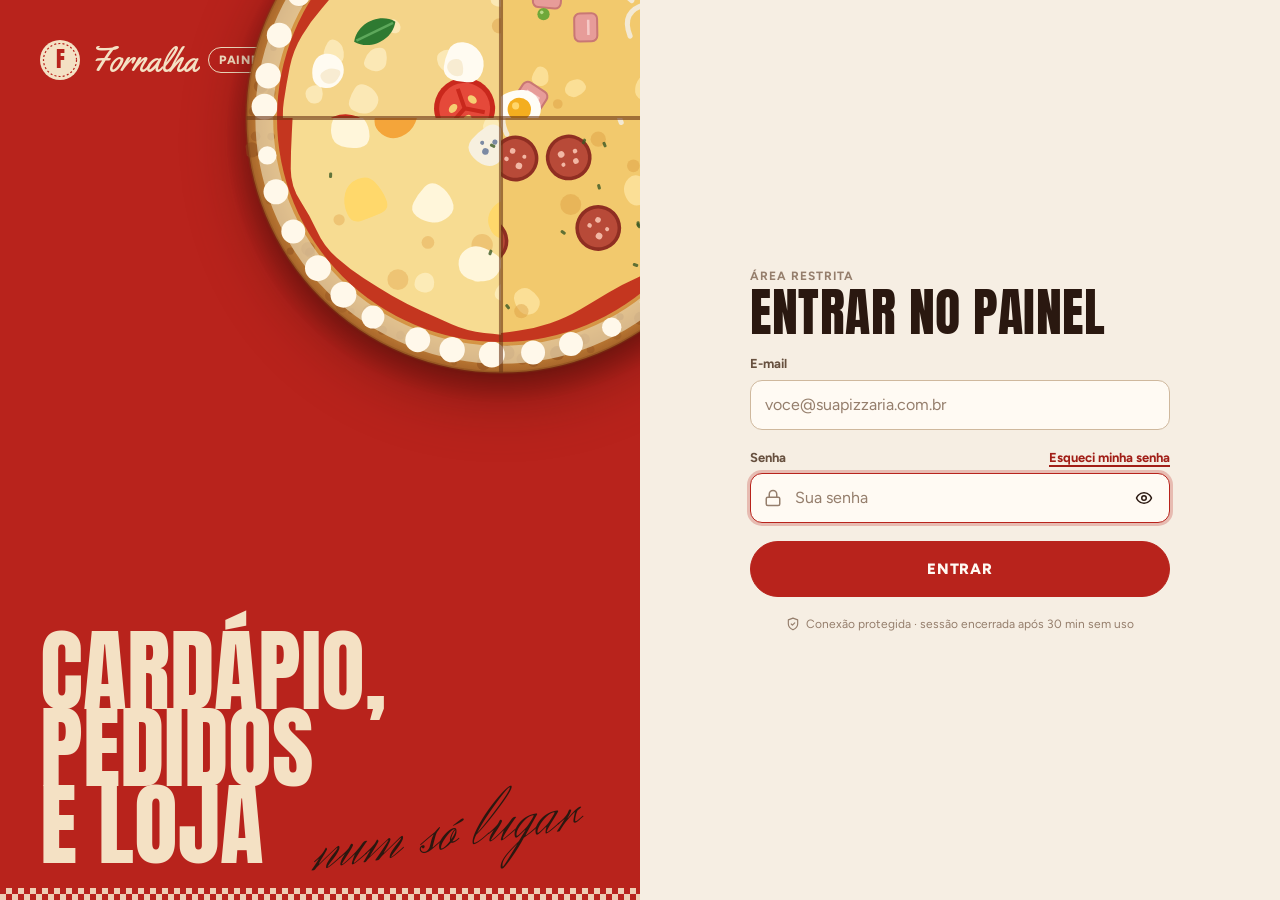
==== commit 835090d6: "Painel: relatório do dia em PDF com fluxo de pedidos e caixa - Botão "Relatório do dia" no Início e " ====
--- a/admin.html
+++ b/admin.html
@@ -41,6 +41,7 @@
   <script src="assets/js/config.js"></script>
   <script src="assets/vendor/supabase.js"></script>
   <script src="assets/js/backend.js"></script>
+  <script src="assets/js/relatorio.js"></script>
   <script src="assets/js/admin.js"></script>
 </body>
 </html>
--- a/assets/css/admin.css
+++ b/assets/css/admin.css
@@ -102,7 +102,7 @@
 .page-head { display: flex; align-items: flex-end; justify-content: space-between; gap: 12px 16px; flex-wrap: wrap; margin-bottom: 18px; }
 .page-title { font-size: clamp(2.2rem, 8vw, 3rem); line-height: .95; }
 .page-sub { color: var(--ink-3); font-size: var(--fs-sm); max-width: 62ch; margin-top: 4px; }
-.page-actions { display: flex; gap: 8px; }
+.page-actions { display: flex; gap: 8px; flex-wrap: wrap; }
 .card { background: var(--surface); border-radius: var(--r-lg); border: var(--stroke) solid var(--line); min-width: 0; }
 .card-head { display: flex; justify-content: space-between; align-items: flex-start; gap: 12px; flex-wrap: wrap; margin-bottom: 12px; }
 .card-title { font-family: var(--font-display); font-weight: 400; text-transform: uppercase; letter-spacing: .01em; font-size: var(--fs-xl); line-height: 1.05; }
@@ -127,7 +127,36 @@
 .tab-count { min-width: 22px; height: 20px; padding: 0 6px; border-radius: var(--r-pill); background: var(--surface-3); font-size: var(--fs-xs); display: grid; place-items: center; }
 
 /* ---------- Dashboard ---------- */
-.kpis { display: grid; grid-template-columns: repeat(2, minmax(0, 1fr)); gap: 12px; margin-bottom: 16px; }
+.dash { display: grid; gap: 16px; grid-template-columns: minmax(0, 1fr); align-items: start; }
+.live-item.is-new .live-num { color: var(--brand-ink); }
+.live-empty { display: flex; align-items: center; gap: 8px; padding: 18px 4px 6px; color: var(--ink-3); }
+.live-empty .ico { color: var(--ok); flex: none; }
+.alarm-card { padding: 18px; display: grid; gap: 12px; }
+.alarm-card .card-head { margin: 0; flex-wrap: nowrap; align-items: flex-start; }
+.alarm-switch { border: 0; background: none; padding: 6px; margin: -6px; border-radius: var(--r-pill); flex: none; }
+.alarm-switch .switch-track { display: block; }
+.alarm-switch .switch-track.is-on { background: var(--ok); }
+.alarm-switch .switch-track.is-on::after { transform: translateX(18px); }
+.alarm-status { display: flex; align-items: center; gap: 8px; font-weight: 800; font-size: var(--fs-sm); }
+.alarm-status.is-ok { color: var(--ok); }
+.alarm-status.is-blocked { color: var(--warn); }
+.alarm-status.is-off, .alarm-status.is-unsupported { color: var(--ink-3); }
+.alarm-actions { display: flex; flex-wrap: wrap; gap: 8px; }
+.alarm-actions:empty { display: none; }
+.alarm-help { font-size: var(--fs-xs); color: var(--ink-3); }
+.alarm-bar { position: fixed; z-index: 55; left: 12px; right: 12px; top: 12px; display: flex; align-items: center; gap: 12px; flex-wrap: wrap; padding: 12px 14px; border-radius: var(--r-lg); box-shadow: var(--shadow-3); border: var(--stroke) solid var(--ink); }
+.alarm-bar[hidden] { display: none; }
+.alarm-bar.is-ringing { background: var(--brand); color: var(--cream); animation: alarm-pulse 1.2s ease-in-out infinite; }
+.alarm-bar.is-blocked { background: var(--amber-soft); color: var(--ink); border-color: var(--amber); }
+.alarm-bell { width: 40px; height: 40px; border-radius: 50%; display: grid; place-items: center; background: rgb(255 255 255 / .16); flex: none; }
+.alarm-bar.is-ringing .alarm-bell .ico { animation: alarm-shake .6s ease-in-out infinite; transform-origin: 50% 10%; }
+.alarm-text { display: grid; flex: 1 1 180px; min-width: 0; line-height: 1.3; }
+.alarm-text strong { font-family: var(--font-display); font-weight: 400; text-transform: uppercase; font-size: 1.35rem; letter-spacing: .01em; }
+.alarm-text span { font-size: var(--fs-sm); opacity: .92; }
+.alarm-btns { display: flex; gap: 8px; flex-wrap: wrap; }
+@keyframes alarm-pulse { 0%, 100% { box-shadow: var(--shadow-3), 0 0 0 0 rgb(184 35 28 / .55); } 50% { box-shadow: var(--shadow-3), 0 0 0 10px rgb(184 35 28 / 0); } }
+@keyframes alarm-shake { 0%, 100% { transform: rotate(0); } 25% { transform: rotate(14deg); } 75% { transform: rotate(-14deg); } }
+@media (prefers-reduced-motion: reduce) { .alarm-bar.is-ringing, .alarm-bar.is-ringing .alarm-bell .ico { animation: none; } }
 .kpi { position: relative; overflow: hidden; padding: 16px 16px 44px; border-radius: var(--r-lg); background: var(--surface); border: var(--stroke) solid var(--line); display: grid; gap: 4px; }
 .kpi:first-child { background: var(--brand); border-color: var(--brand); color: var(--cream); --brand-line: var(--cream); }
 .kpi:first-child .kpi-label, .kpi:first-child .kpi-cmp { color: rgb(244 225 196 / .85); }
@@ -144,33 +173,6 @@
 .spark-line { fill: none; stroke: var(--brand); stroke-width: 2; vector-effect: non-scaling-stroke; }
 .spark-area { fill: var(--brand); opacity: .08; }
 .spark-dot { fill: var(--brand); }
-.charts { display: grid; gap: 12px; grid-template-columns: minmax(0, 1fr); }
-.chart-card { padding: 18px; }
-.chart { position: relative; width: 100%; min-height: 220px; }
-.chart svg { display: block; width: 100%; height: auto; overflow: visible; }
-.chart .grid { stroke: var(--line); stroke-width: 1; }
-.chart .axis { fill: var(--ink-3); font-size: 11px; font-family: var(--font-body); font-variant-numeric: tabular-nums; }
-.chart .line { fill: none; stroke: var(--brand); stroke-width: 2.5; stroke-linejoin: round; stroke-linecap: round; }
-.chart .end-dot { fill: var(--brand); stroke: var(--surface); stroke-width: 2.5; }
-.chart .end-label { fill: var(--ink); font-size: 12px; font-weight: 800; font-family: var(--font-body); }
-.chart .cross { stroke: var(--ink-3); stroke-width: 1; stroke-dasharray: 3 3; }
-.chart .hover-dot { fill: var(--surface); stroke: var(--brand); stroke-width: 2.5; }
-.chart .bar { fill: var(--brand); transition: opacity var(--t-fast); }
-.chart .bar.is-peak { fill: var(--brand-press); }
-.chart .bar.is-dim { opacity: .45; }
-.chart .hit { cursor: crosshair; }
-.tip { position: absolute; left: 0; top: 0; pointer-events: none; display: grid; padding: 8px 10px; border-radius: var(--r-sm); background: var(--ink); color: var(--bg); font-size: var(--fs-xs); box-shadow: var(--shadow-2); white-space: nowrap; transition: transform 60ms linear; }
-.tip strong { font-size: var(--fs-md); }
-.hbars { list-style: none; display: grid; gap: 10px; }
-.hbar { display: grid; grid-template-columns: 28px minmax(110px, 1.4fr) minmax(60px, 1.6fr) auto; gap: 10px; align-items: center; font-size: var(--fs-sm); }
-.hbar-rank { width: 24px; height: 24px; border-radius: 50%; display: grid; place-items: center; background: var(--surface-3); font-weight: 800; font-size: var(--fs-xs); color: var(--ink-2); }
-.hbar-thumb { width: 28px; height: 28px; }
-.hbar-label { font-weight: 700; white-space: nowrap; overflow: hidden; text-overflow: ellipsis; }
-.hbar-track { height: 10px; border-radius: 0 5px 5px 0; background: var(--surface-3); overflow: hidden; }
-.hbar-fill { display: block; height: 100%; border-radius: 0 5px 5px 0; background: var(--amber); }
-.hbar-label { text-transform: none; }
-.hbar:first-child .hbar-fill { background: var(--brand); }
-.hbar-value { font-weight: 800; min-width: 3ch; text-align: right; }
 .live-card { padding: 18px; }
 .live-list { list-style: none; display: grid; }
 .live-item { width: 100%; display: grid; grid-template-columns: auto 1fr auto; grid-template-areas: "num name total" "num st st"; gap: 2px 12px; align-items: center; padding: 10px 6px; border: 0; border-bottom: 1px solid var(--line); background: none; text-align: left; border-radius: var(--r-xs); }
@@ -391,6 +393,11 @@
    Tablet ≥ 768
    ========================================================================== */
 @media (min-width: 768px) {
+  .dash { grid-template-columns: minmax(260px, 340px) minmax(0, 1fr); grid-template-rows: auto auto 1fr; grid-template-areas: "kpi live" "alarm live" ". live"; }
+  .dash > .kpi { grid-area: kpi; }
+  .dash > .live-card { grid-area: live; }
+  .dash > .alarm-card { grid-area: alarm; }
+  .alarm-bar { left: auto; right: 24px; top: 16px; width: min(620px, calc(100% - 48px)); }
   .shell { grid-template-columns: 84px minmax(0, 1fr); }
   .side { position: sticky; top: 0; height: 100dvh; width: auto; transform: none; padding: 14px 10px; }
   .side-brand { justify-content: center; padding: 4px 0 12px; }
@@ -406,10 +413,6 @@
   body:has(.save-bar:not([hidden])) .toasts { bottom: 96px; }
   .store-switch-text { display: inline; }
   .top-link span { display: inline; }
-  .kpis { grid-template-columns: repeat(4, minmax(0, 1fr)); }
-  .charts { grid-template-columns: repeat(2, minmax(0, 1fr)); }
-  .chart-wide { grid-column: 1 / -1; }
-  .live-card { grid-column: 1 / -1; }
   .kanban-tabs { display: none; }
   .kanban { grid-template-columns: repeat(4, minmax(240px, 1fr)); overflow-x: auto; padding-bottom: 8px; align-items: start; }
   .kcol { display: block; padding: 12px; border-radius: var(--r-lg); background: color-mix(in srgb, var(--surface-3) 60%, transparent); }
@@ -460,9 +463,6 @@
   .side-nav { gap: 2px; padding-top: 0; }
   .side-user { flex-direction: row; }
   .side-user-text { display: grid; }
-  .charts { grid-template-columns: repeat(3, minmax(0, 1fr)); }
-  .chart-wide { grid-column: span 2; }
-  .live-card { grid-column: auto; grid-row: span 2; }
   .kanban { overflow: visible; grid-template-columns: repeat(4, minmax(0, 1fr)); }
   .page-title { font-size: var(--fs-3xl); }
 }
@@ -471,3 +471,17 @@
 .auth-loading { justify-items: center; text-align: center; color: var(--ink-3); }
 .auth-loading .spinner { width: 32px; height: 32px; color: var(--brand); }
 .code-inline { display: block; margin: 10px 0; padding: 10px 12px; border-radius: var(--r-sm); background: var(--surface-3); font: 12px/1.5 ui-monospace, SFMono-Regular, Menlo, monospace; white-space: pre-wrap; word-break: break-word; color: var(--ink); }
+
+/* ---------- Relatório do dia ---------- */
+.report-preview { display: grid; gap: 12px; }
+.rp-grid { display: grid; grid-template-columns: repeat(2, minmax(0, 1fr)); gap: 8px; margin: 0; }
+.rp-grid > div { padding: 10px 12px; border-radius: var(--r-sm); background: var(--surface-2); border: 1px solid var(--line); }
+.rp-grid dt { font-size: 11px; font-weight: 800; letter-spacing: .06em; text-transform: uppercase; color: var(--ink-3); }
+.rp-grid dd { margin: 2px 0 0; font-weight: 800; font-size: var(--fs-md); }
+.rp-grid small { font-weight: 600; color: var(--ink-3); font-size: var(--fs-xs); }
+.rp-cash { display: grid; gap: 2px; padding: 14px 16px; border-radius: var(--r-md); background: var(--brand); color: var(--cream); }
+.rp-cash span { font-size: 11px; font-weight: 800; letter-spacing: .08em; text-transform: uppercase; }
+.rp-cash strong { font-family: var(--font-display); font-weight: 400; font-size: 2.25rem; line-height: 1.05; }
+.rp-cash small { font-size: var(--fs-xs); opacity: .9; }
+.rp-warn { display: flex; gap: 8px; align-items: flex-start; padding: 10px 12px; border-radius: var(--r-sm); background: var(--amber-soft); color: var(--ink); font-size: var(--fs-sm); font-weight: 600; }
+.rp-warn .ico { color: var(--amber-ink); flex: none; margin-top: 2px; }
